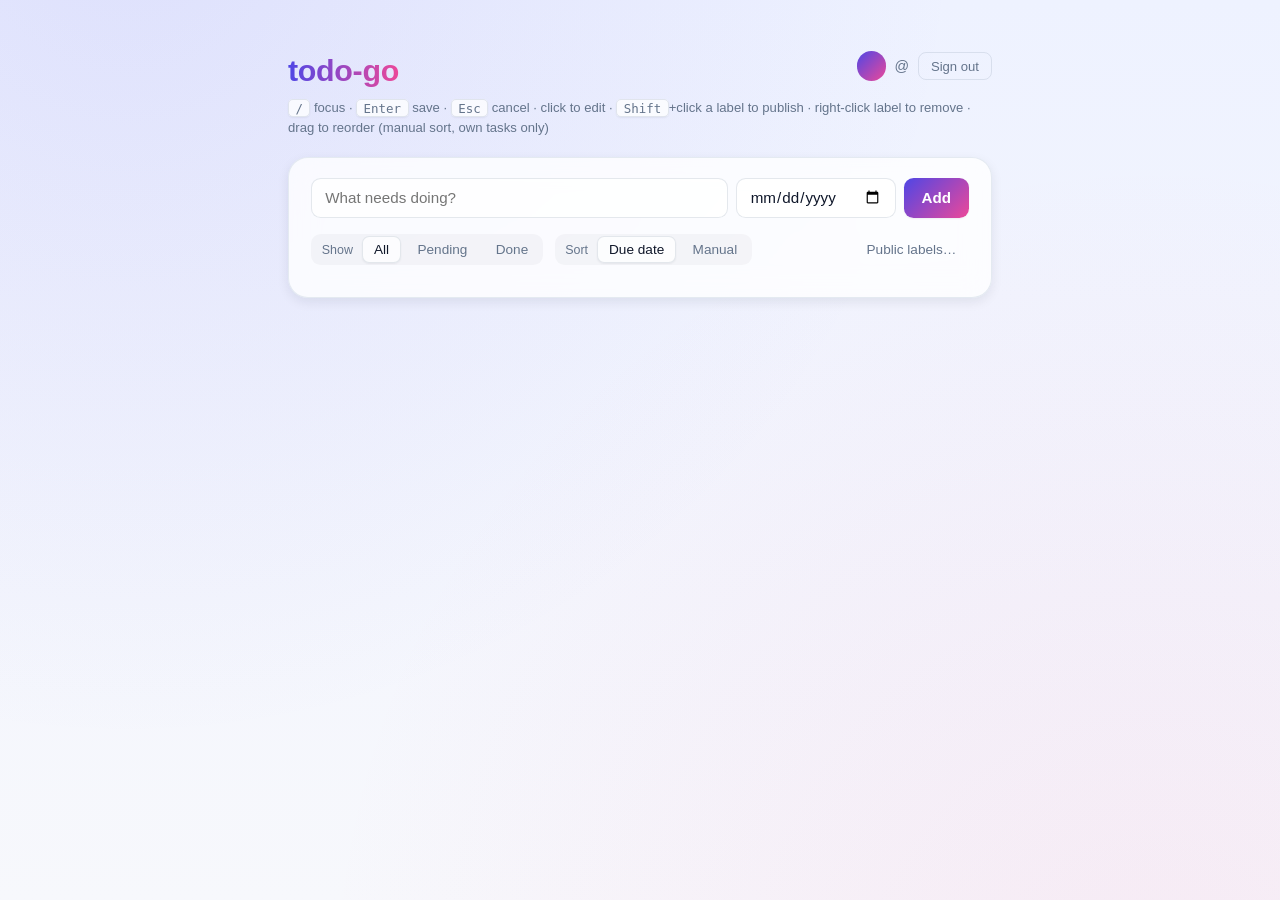
==== internal/server/web/index.html @ bb531299 "Refactor: split into internal/ packages and strip comments New structure - main.go         entry poi" ====
<!DOCTYPE html>
<html lang="en">
<head>
  <meta charset="UTF-8" />
  <title>todo-go</title>
  <meta name="viewport" content="width=device-width, initial-scale=1" />
  <style>
    :root {
      color-scheme: light dark;
      --bg-start: #eef2ff;
      --bg-end:   #f7f8fc;
      --card:     rgba(255, 255, 255, 0.78);
      --card-border: rgba(226, 232, 240, 0.9);
      --text:     #0f172a;
      --muted:    #64748b;
      --accent:   #4f46e5;
      --accent-2: #ec4899;
      --accent-soft: rgba(79, 70, 229, 0.10);
      --border:   rgba(148, 163, 184, 0.25);
      --danger:   #ef4444;
      --success:  #10b981;
      --warn:     #f59e0b;
      --drop:     rgba(79, 70, 229, 0.12);
      --overdue-bg: rgba(239, 68, 68, 0.08);
      --overdue-border: rgba(239, 68, 68, 0.35);
      --label-bg:     rgba(79, 70, 229, 0.10);
      --label-border: rgba(79, 70, 229, 0.35);
      --label-public-bg:     rgba(16, 185, 129, 0.12);
      --label-public-border: rgba(16, 185, 129, 0.45);
      --shared-bg: rgba(236, 72, 153, 0.05);
      --shared-border: rgba(236, 72, 153, 0.20);
      --shadow-sm: 0 1px 2px rgba(15, 23, 42, 0.06);
      --shadow-md: 0 4px 12px rgba(15, 23, 42, 0.08);
      --shadow-lg: 0 12px 32px rgba(15, 23, 42, 0.12);
    }
    @media (prefers-color-scheme: dark) {
      :root {
        --bg-start: #0b1224;
        --bg-end:   #0f172a;
        --card:     rgba(17, 24, 39, 0.78);
        --card-border: rgba(30, 41, 59, 0.9);
        --text:     #f1f5f9;
        --muted:    #94a3b8;
        --accent:   #818cf8;
        --accent-2: #f472b6;
        --accent-soft: rgba(129, 140, 248, 0.14);
        --border:   rgba(148, 163, 184, 0.20);
        --overdue-bg: rgba(239, 68, 68, 0.14);
        --label-bg:     rgba(129, 140, 248, 0.15);
        --label-border: rgba(129, 140, 248, 0.45);
        --label-public-bg:     rgba(52, 211, 153, 0.12);
        --label-public-border: rgba(52, 211, 153, 0.5);
        --shared-bg: rgba(244, 114, 182, 0.06);
        --shared-border: rgba(244, 114, 182, 0.25);
      }
    }

    * { box-sizing: border-box; }
    html, body { margin: 0; padding: 0; }
    body {
      font-family: "Inter", -apple-system, BlinkMacSystemFont, "Segoe UI", Roboto, sans-serif;
      background:
        radial-gradient(circle at 10% -10%, var(--accent-soft), transparent 55%),
        radial-gradient(circle at 90% 110%, rgba(236, 72, 153, 0.08), transparent 55%),
        linear-gradient(180deg, var(--bg-start), var(--bg-end));
      background-attachment: fixed;
      color: var(--text);
      min-height: 100vh;
      display: flex;
      align-items: flex-start;
      justify-content: center;
      padding: 3rem 1rem;
      line-height: 1.45;
      -webkit-font-smoothing: antialiased;
    }
    .app { width: 100%; max-width: 44rem; }

    .app-header {
      display: flex;
      align-items: baseline;
      justify-content: space-between;
      gap: 1rem;
      margin-bottom: 0.4rem;
      flex-wrap: wrap;
    }
    h1 {
      margin: 0;
      font-size: 1.9rem;
      letter-spacing: -0.01em;
      font-weight: 700;
      background: linear-gradient(90deg, var(--accent), var(--accent-2));
      -webkit-background-clip: text;
      background-clip: text;
      color: transparent;
    }
    .user-box { display: flex; align-items: center; gap: 0.5rem; }
    .avatar {
      width: 1.85rem;
      height: 1.85rem;
      border-radius: 50%;
      background: linear-gradient(135deg, var(--accent), var(--accent-2));
      color: white;
      display: inline-flex;
      align-items: center;
      justify-content: center;
      font-size: 0.8rem;
      font-weight: 700;
      text-transform: uppercase;
    }
    .user-name { color: var(--muted); font-size: 0.9rem; font-weight: 500; }
    .user-name::before { content: "@"; color: var(--muted); margin-right: 0.05rem; }
    .logout {
      padding: 0.35rem 0.75rem;
      font-size: 0.82rem;
      background: transparent;
      color: var(--muted);
      border: 1px solid var(--border);
      border-radius: 0.5rem;
      cursor: pointer;
      transition: all 150ms ease;
    }
    .logout:hover { color: var(--text); border-color: var(--muted); background: var(--accent-soft); }

    .hint { color: var(--muted); font-size: 0.82rem; margin: 0 0 1.25rem; }
    kbd {
      background: var(--card);
      border: 1px solid var(--border);
      border-radius: 0.3rem;
      padding: 0.05rem 0.4rem;
      font-family: ui-monospace, SFMono-Regular, Menlo, monospace;
      font-size: 0.78rem;
      box-shadow: var(--shadow-sm);
    }

    .card {
      background: var(--card);
      backdrop-filter: blur(14px);
      -webkit-backdrop-filter: blur(14px);
      border: 1px solid var(--card-border);
      border-radius: 1.25rem;
      padding: 1.25rem 1.4rem;
      box-shadow: var(--shadow-md);
    }

    form#add-form { display: flex; gap: 0.5rem; margin-bottom: 1rem; flex-wrap: wrap; }
    form#add-form > input[type="text"] { flex: 1 1 14rem; }
    form#add-form > input[type="date"] { flex: 0 0 10rem; }

    .toolbar {
      display: flex;
      gap: 0.75rem;
      margin-bottom: 0.75rem;
      font-size: 0.9rem;
      flex-wrap: wrap;
      align-items: center;
    }
    .toolbar .group { display: flex; gap: 0.25rem; align-items: center; padding: 0.15rem; border-radius: 0.6rem; background: rgba(15, 23, 42, 0.03); }
    .toolbar .group[hidden] { display: none; }
    .toolbar .group-label { color: var(--muted); font-size: 0.78rem; padding: 0 0.3rem 0 0.5rem; font-weight: 500; }
    .toolbar button {
      background: transparent;
      color: var(--muted);
      padding: 0.3rem 0.7rem;
      border: 1px solid transparent;
      border-radius: 0.45rem;
      cursor: pointer;
      font-size: 0.85rem;
      transition: all 150ms ease;
    }
    .toolbar button:hover { color: var(--text); background: rgba(15, 23, 42, 0.04); }
    .toolbar button.active {
      color: var(--text);
      background: var(--card);
      border-color: var(--border);
      box-shadow: var(--shadow-sm);
    }
    .label-filter {
      background: var(--accent-soft) !important;
    }
    .label-filter #label-filter-name { color: var(--accent); font-weight: 600; padding: 0 0.3rem; font-size: 0.85rem; }
    .label-filter button {
      padding: 0.2rem 0.45rem;
      font-size: 0.85rem;
      color: var(--muted);
    }

    input[type="text"],
    input[type="date"] {
      padding: 0.6rem 0.8rem;
      border: 1px solid var(--border);
      border-radius: 0.6rem;
      background: var(--card);
      color: var(--text);
      font-size: 0.95rem;
      font-family: inherit;
      transition: border-color 120ms ease, box-shadow 120ms ease;
    }
    input[type="text"]:focus,
    input[type="date"]:focus {
      outline: none;
      border-color: var(--accent);
      box-shadow: 0 0 0 3px var(--accent-soft);
    }
    button.primary {
      padding: 0.6rem 1.1rem;
      border: 0;
      border-radius: 0.6rem;
      background: linear-gradient(135deg, var(--accent), var(--accent-2));
      color: white;
      font-size: 0.95rem;
      font-weight: 600;
      cursor: pointer;
      box-shadow: var(--shadow-sm);
      transition: transform 100ms ease, box-shadow 120ms ease, filter 120ms ease;
    }
    button.primary:hover { filter: brightness(1.05); box-shadow: var(--shadow-md); transform: translateY(-1px); }
    button.primary:active { transform: translateY(0); }

    ul { list-style: none; padding: 0; margin: 0; display: flex; flex-direction: column; gap: 0.4rem; }
    li {
      display: flex;
      align-items: center;
      gap: 0.55rem;
      padding: 0.6rem 0.85rem;
      background: var(--card);
      border: 1px solid var(--border);
      border-radius: 0.8rem;
      transition: box-shadow 120ms ease, transform 80ms ease, background 150ms ease;
      flex-wrap: wrap;
    }
    li:hover { box-shadow: var(--shadow-sm); }
    li.draggable { cursor: grab; }
    li.draggable:active { cursor: grabbing; }
    li.dragging { opacity: 0.35; }
    li.drop-target { background: var(--drop); border-color: var(--accent); }
    li.overdue { background: var(--overdue-bg); border-color: var(--overdue-border); }
    li.shared { background: var(--shared-bg); border-color: var(--shared-border); border-style: dashed; }

    li input[type="checkbox"] {
      width: 1.1rem;
      height: 1.1rem;
      cursor: pointer;
      accent-color: var(--accent);
    }
    li input[type="checkbox"]:disabled { cursor: not-allowed; opacity: 0.5; }

    li .title { flex: 1 1 auto; min-width: 0; padding: 0.2rem 0; cursor: text; font-weight: 500; }
    li.done .title { text-decoration: line-through; color: var(--muted); font-weight: 400; }
    li.shared .title { cursor: default; }
    li .edit {
      flex: 1;
      padding: 0.3rem 0.5rem;
      border: 1px solid var(--accent);
      border-radius: 0.4rem;
      background: var(--card);
      color: var(--text);
      font-size: 0.95rem;
    }

    .owner-pill {
      font-size: 0.7rem;
      padding: 0.12rem 0.45rem 0.12rem 0.22rem;
      border-radius: 999px;
      background: rgba(236, 72, 153, 0.12);
      color: var(--accent-2);
      font-weight: 600;
      display: inline-flex;
      align-items: center;
      gap: 0.3rem;
      white-space: nowrap;
    }
    .owner-pill .avatar { width: 1.1rem; height: 1.1rem; font-size: 0.6rem; }

    .labels {
      display: inline-flex;
      gap: 0.3rem;
      flex-wrap: wrap;
      align-items: center;
    }
    .label {
      font-size: 0.72rem;
      padding: 0.15rem 0.55rem;
      border-radius: 999px;
      background: var(--label-bg);
      border: 1px solid var(--label-border);
      color: var(--accent);
      cursor: pointer;
      white-space: nowrap;
      font-weight: 500;
      display: inline-flex;
      align-items: center;
      gap: 0.25rem;
      transition: filter 120ms ease;
    }
    .label.public {
      background: var(--label-public-bg);
      border-color: var(--label-public-border);
      color: var(--success);
    }
    .label:hover { filter: brightness(1.05); }
    .label-add {
      font-size: 0.72rem;
      padding: 0.1rem 0.55rem;
      border-radius: 999px;
      background: transparent;
      border: 1px dashed var(--border);
      color: var(--muted);
      cursor: pointer;
      transition: all 120ms ease;
    }
    .label-add:hover { color: var(--accent); border-color: var(--accent); }
    .label-input {
      font-size: 0.75rem;
      padding: 0.15rem 0.55rem;
      border-radius: 999px;
      border: 1px solid var(--accent);
      background: var(--card);
      color: var(--text);
      width: 8rem;
    }

    .due {
      font-size: 0.78rem;
      padding: 0.18rem 0.55rem;
      border: 1px solid var(--border);
      border-radius: 999px;
      color: var(--muted);
      cursor: pointer;
      white-space: nowrap;
      transition: color 120ms ease, border-color 120ms ease;
    }
    .due:hover { color: var(--text); border-color: var(--muted); }
    .due.overdue { color: var(--danger); border-color: var(--overdue-border); font-weight: 600; background: rgba(239, 68, 68, 0.06); }
    .due.empty { color: var(--muted); font-style: italic; opacity: 0.65; border-style: dashed; }
    .due.empty:hover { opacity: 1; }
    .due-edit { font-size: 0.78rem; padding: 0.18rem 0.4rem; }

    .icon-btn {
      background: transparent;
      border: 0;
      color: var(--muted);
      padding: 0.3rem;
      border-radius: 0.4rem;
      cursor: pointer;
      display: inline-flex;
      align-items: center;
      justify-content: center;
      transition: color 120ms ease, background 120ms ease;
    }
    .icon-btn:hover { color: var(--danger); background: rgba(239, 68, 68, 0.08); }
    .icon-btn svg { width: 1rem; height: 1rem; }

    .empty {
      color: var(--muted);
      text-align: center;
      padding: 1.5rem 0;
      font-size: 0.9rem;
    }

    @keyframes fade-in {
      from { opacity: 0; transform: translateY(4px); }
      to   { opacity: 1; transform: translateY(0); }
    }
    li { animation: fade-in 180ms ease; }

    /* Manage public labels button */
    .manage-public {
      margin-left: auto;
      font-size: 0.82rem;
      color: var(--muted);
      background: transparent;
      border: 1px solid var(--border);
      padding: 0.3rem 0.7rem;
      border-radius: 0.5rem;
      cursor: pointer;
      transition: all 120ms ease;
    }
    .manage-public:hover { color: var(--accent); border-color: var(--accent); }

    .dialog-backdrop {
      position: fixed;
      inset: 0;
      background: rgba(15, 23, 42, 0.5);
      display: flex;
      align-items: center;
      justify-content: center;
      padding: 1rem;
      z-index: 10;
      backdrop-filter: blur(3px);
    }
    .dialog-backdrop[hidden] { display: none; }
    .dialog {
      background: var(--card);
      backdrop-filter: blur(20px);
      border: 1px solid var(--card-border);
      border-radius: 1rem;
      box-shadow: var(--shadow-lg);
      padding: 1.4rem;
      max-width: 24rem;
      width: 100%;
    }
    .dialog h2 { margin: 0 0 0.75rem; font-size: 1.05rem; }
    .dialog .labels-list { display: flex; flex-direction: column; gap: 0.4rem; margin-bottom: 0.9rem; }
    .dialog .labels-list .row {
      display: flex;
      align-items: center;
      gap: 0.75rem;
      font-size: 0.9rem;
      padding: 0.4rem 0.5rem;
      border: 1px solid var(--border);
      border-radius: 0.55rem;
    }
    .dialog .labels-list .row label { flex: 1; cursor: pointer; }
    .dialog .labels-list .row input[type="checkbox"] { accent-color: var(--success); }
    .dialog .dialog-actions { display: flex; justify-content: flex-end; gap: 0.5rem; }
    .dialog button.secondary {
      background: transparent;
      color: var(--muted);
      border: 1px solid var(--border);
      padding: 0.5rem 0.9rem;
      border-radius: 0.55rem;
      cursor: pointer;
      font-size: 0.9rem;
    }
    .dialog button.secondary:hover { color: var(--text); }
  </style>
</head>
<body>
  <div class="app">
    <div class="app-header">
      <h1>todo-go</h1>
      <div class="user-box">
        <span id="user-avatar" class="avatar"></span>
        <span id="user-name" class="user-name"></span>
        <button id="logout" class="logout" type="button">Sign out</button>
      </div>
    </div>
    <p class="hint">
      <kbd>/</kbd> focus · <kbd>Enter</kbd> save · <kbd>Esc</kbd> cancel · click to edit · <kbd>Shift</kbd>+click a label to publish · right-click label to remove · drag to reorder (manual sort, own tasks only)
    </p>
    <div class="card">
      <form id="add-form">
        <input id="title" type="text" placeholder="What needs doing?" autocomplete="off" required />
        <input id="due" type="date" title="Optional due date" />
        <button type="submit" class="primary">Add</button>
      </form>

      <div class="toolbar">
        <div class="group">
          <span class="group-label">Show</span>
          <button data-filter="all" class="active">All</button>
          <button data-filter="pending">Pending</button>
          <button data-filter="done">Done</button>
        </div>
        <div class="group">
          <span class="group-label">Sort</span>
          <button data-sort="due" class="active">Due date</button>
          <button data-sort="manual">Manual</button>
        </div>
        <div class="group label-filter" id="label-filter" hidden>
          <span class="group-label">Label</span>
          <span id="label-filter-name"></span>
          <button id="label-filter-clear" type="button" title="Clear label filter">×</button>
        </div>
        <button id="manage-public" type="button" class="manage-public" title="Manage which of your labels are public">Public labels…</button>
      </div>

      <ul id="list"></ul>
      <div id="empty" class="empty" hidden>No tasks yet. Add one above.</div>
    </div>
  </div>

  <!-- Public labels dialog -->
  <div id="public-dialog" class="dialog-backdrop" hidden>
    <div class="dialog">
      <h2>Public labels</h2>
      <p class="hint" style="margin: 0 0 0.75rem;">
        Tasks tagged with a public label are visible (read-only) to other users.
      </p>
      <div id="public-labels-list" class="labels-list"></div>
      <div id="public-labels-empty" class="empty" hidden>You have no labels yet.</div>
      <div class="dialog-actions">
        <button type="button" class="secondary" id="public-dialog-close">Done</button>
      </div>
    </div>
  </div>

  <script>
    const listEl = document.getElementById("list");
    const emptyEl = document.getElementById("empty");
    const form = document.getElementById("add-form");
    const titleInput = document.getElementById("title");
    const dueInput = document.getElementById("due");
    const toolbarEl = document.querySelector(".toolbar");
    const labelFilterEl = document.getElementById("label-filter");
    const labelFilterNameEl = document.getElementById("label-filter-name");
    const labelFilterClearEl = document.getElementById("label-filter-clear");
    const userNameEl = document.getElementById("user-name");
    const userAvatarEl = document.getElementById("user-avatar");
    const managePublicBtn = document.getElementById("manage-public");
    const publicDialog = document.getElementById("public-dialog");
    const publicLabelsList = document.getElementById("public-labels-list");
    const publicLabelsEmpty = document.getElementById("public-labels-empty");

    let currentUser = "";
    let currentFilter = "all";
    let currentSort = "due";
    let currentLabel = "";
    let currentTasks = [];
    let publicSet = new Set();
    let dragSrcID = null;

    const todayISO = () => new Date().toISOString().slice(0, 10);

    function avatarText(name) { return (name || "?").trim().charAt(0); }

    function iconTrash() {
      return `<svg viewBox="0 0 24 24" fill="none" stroke="currentColor" stroke-width="2" stroke-linecap="round" stroke-linejoin="round"><path d="M3 6h18"></path><path d="M8 6V4a2 2 0 0 1 2-2h4a2 2 0 0 1 2 2v2"></path><path d="M19 6l-1 14a2 2 0 0 1-2 2H8a2 2 0 0 1-2-2L5 6"></path><line x1="10" y1="11" x2="10" y2="17"></line><line x1="14" y1="11" x2="14" y2="17"></line></svg>`;
    }
    function iconGlobe() {
      return `<svg style="width:0.75rem;height:0.75rem" viewBox="0 0 24 24" fill="none" stroke="currentColor" stroke-width="2" stroke-linecap="round" stroke-linejoin="round"><circle cx="12" cy="12" r="10"/><line x1="2" y1="12" x2="22" y2="12"/><path d="M12 2a15.3 15.3 0 0 1 0 20 15.3 15.3 0 0 1 0-20z"/></svg>`;
    }

    async function bootstrapUser() {
      const res = await fetch("/api/me");
      if (res.status === 401) { window.location.href = "/login"; return null; }
      const data = await res.json();
      currentUser = data.username || "";
      userNameEl.textContent = currentUser;
      userAvatarEl.textContent = avatarText(currentUser);
      return currentUser;
    }

    async function loadPublicSet() {
      const res = await fetch("/api/public-labels");
      if (!res.ok) { publicSet = new Set(); return; }
      const labels = await res.json();
      publicSet = new Set(labels || []);
    }

    document.getElementById("logout").addEventListener("click", async () => {
      await fetch("/api/logout", { method: "POST" });
      window.location.href = "/login";
    });

    function updateLabelFilterUI() {
      if (currentLabel) {
        labelFilterEl.hidden = false;
        labelFilterNameEl.textContent = "#" + currentLabel;
      } else {
        labelFilterEl.hidden = true;
      }
    }

    async function refresh() {
      const params = new URLSearchParams();
      if (currentFilter !== "all") params.set("status", currentFilter);
      params.set("sort", currentSort);
      if (currentLabel) params.set("label", currentLabel);
      const res = await fetch("/api/tasks?" + params.toString());
      currentTasks = (await res.json()) || [];
      render();
    }

    function render() {
      listEl.innerHTML = "";
      emptyEl.hidden = currentTasks.length > 0;
      for (const t of currentTasks) {
        listEl.appendChild(renderItem(t));
      }
    }

    function renderItem(t) {
      const mine = t.owner === currentUser;
      const li = document.createElement("li");
      li.dataset.id = t.id;
      li.dataset.owner = t.owner;
      if (t.done) li.classList.add("done");
      if (!mine) li.classList.add("shared");

      const draggable = mine && currentFilter === "all" && currentSort === "manual" && !currentLabel;
      if (draggable) { li.classList.add("draggable"); li.draggable = true; }

      const overdue = !t.done && t.due_date && t.due_date < todayISO();
      if (overdue) li.classList.add("overdue");

      const cb = document.createElement("input");
      cb.type = "checkbox";
      cb.checked = t.done;
      cb.disabled = !mine;
      if (mine) cb.addEventListener("change", () => toggleDone(t.id, cb.checked));

      const title = document.createElement("span");
      title.className = "title";
      title.textContent = t.title;
      if (mine) title.addEventListener("click", () => startTitleEdit(li, t));

      const labels = document.createElement("span");
      labels.className = "labels";
      (t.labels || []).forEach((l) => {
        const isPublic = mine ? publicSet.has(l) : true; // shared tasks' labels are public by definition
        const pill = document.createElement("span");
        pill.className = "label" + (isPublic ? " public" : "");
        if (isPublic) { pill.innerHTML = iconGlobe(); }
        pill.appendChild(document.createTextNode("#" + l));
        pill.title = mine
          ? "Click to filter · Shift+click to toggle public · Right-click to remove"
          : "Shared public label";
        pill.addEventListener("click", (e) => {
          if (e.shiftKey && mine) { togglePublic(l); return; }
          currentLabel = l;
          updateLabelFilterUI();
          refresh();
        });
        if (mine) {
          pill.addEventListener("contextmenu", (e) => {
            e.preventDefault();
            removeLabel(t.id, l);
          });
        }
        labels.appendChild(pill);
      });
      if (mine) {
        const addLabelBtn = document.createElement("button");
        addLabelBtn.type = "button";
        addLabelBtn.className = "label-add";
        addLabelBtn.textContent = "+ label";
        addLabelBtn.addEventListener("click", () => startAddLabel(addLabelBtn, t));
        labels.appendChild(addLabelBtn);
      }

      const due = document.createElement("span");
      due.className = "due" + (overdue ? " overdue" : "") + (t.due_date ? "" : " empty");
      due.textContent = t.due_date ? (overdue ? `⚠ ${t.due_date}` : t.due_date) : "+ due";
      if (mine) {
        due.addEventListener("click", () => startDueEdit(li, t));
        due.addEventListener("contextmenu", (e) => {
          if (!t.due_date) return;
          e.preventDefault();
          setDue(t.id, "");
        });
      } else {
        due.style.cursor = "default";
      }

      const right = document.createElement("span");
      right.style.marginLeft = "auto";
      right.style.display = "flex";
      right.style.alignItems = "center";
      right.style.gap = "0.4rem";

      if (!mine) {
        const owner = document.createElement("span");
        owner.className = "owner-pill";
        const av = document.createElement("span");
        av.className = "avatar";
        av.textContent = avatarText(t.owner);
        owner.append(av, document.createTextNode("@" + t.owner));
        right.appendChild(owner);
      } else {
        const del = document.createElement("button");
        del.className = "icon-btn";
        del.type = "button";
        del.title = "Delete";
        del.innerHTML = iconTrash();
        del.addEventListener("click", () => remove(t.id));
        right.appendChild(del);
      }

      li.append(cb, title, labels, due, right);

      if (draggable) {
        li.addEventListener("dragstart", (e) => {
          dragSrcID = t.id;
          li.classList.add("dragging");
          e.dataTransfer.effectAllowed = "move";
        });
        li.addEventListener("dragend", () => {
          dragSrcID = null;
          li.classList.remove("dragging");
          document.querySelectorAll("li.drop-target").forEach((el) => el.classList.remove("drop-target"));
        });
        li.addEventListener("dragover", (e) => {
          if (dragSrcID === null || dragSrcID === t.id) return;
          e.preventDefault();
          li.classList.add("drop-target");
        });
        li.addEventListener("dragleave", () => li.classList.remove("drop-target"));
        li.addEventListener("drop", (e) => {
          e.preventDefault();
          li.classList.remove("drop-target");
          if (dragSrcID === null || dragSrcID === t.id) return;
          moveTask(dragSrcID, t.id);
        });
      }

      return li;
    }

    function startAddLabel(btn, t) {
      const input = document.createElement("input");
      input.type = "text";
      input.className = "label-input";
      input.placeholder = "label";
      input.maxLength = 32;
      btn.replaceWith(input);
      input.focus();
      let settled = false;
      const commit = async (save) => {
        if (settled) return;
        settled = true;
        if (save) {
          const val = input.value.trim();
          if (val) {
            const next = Array.from(new Set([...(t.labels || []), val.toLowerCase()]));
            await fetch(`/api/tasks/${t.id}`, {
              method: "PATCH",
              headers: { "Content-Type": "application/json" },
              body: JSON.stringify({ labels: next }),
            });
          }
        }
        refresh();
      };
      input.addEventListener("keydown", (e) => {
        if (e.key === "Enter") { e.preventDefault(); commit(true); }
        else if (e.key === "Escape") { e.preventDefault(); commit(false); }
      });
      input.addEventListener("blur", () => commit(true));
    }

    async function togglePublic(label) {
      const next = new Set(publicSet);
      if (next.has(label)) next.delete(label);
      else next.add(label);
      await fetch("/api/public-labels", {
        method: "PUT",
        headers: { "Content-Type": "application/json" },
        body: JSON.stringify({ labels: Array.from(next) }),
      });
      publicSet = next;
      refresh();
    }

    async function removeLabel(id, label) {
      const task = currentTasks.find((t) => t.id === id && t.owner === currentUser);
      if (!task) return;
      const next = (task.labels || []).filter((l) => l !== label);
      await fetch(`/api/tasks/${id}`, {
        method: "PATCH",
        headers: { "Content-Type": "application/json" },
        body: JSON.stringify({ labels: next }),
      });
      refresh();
    }

    function startTitleEdit(li, t) {
      if (li.querySelector(".edit")) return;
      const input = document.createElement("input");
      input.type = "text";
      input.className = "edit";
      input.value = t.title;
      const titleEl = li.querySelector(".title");
      titleEl.replaceWith(input);
      input.focus();
      input.select();
      let settled = false;
      const commit = async (save) => {
        if (settled) return;
        settled = true;
        if (save) {
          const newTitle = input.value.trim();
          if (newTitle && newTitle !== t.title) {
            await fetch(`/api/tasks/${t.id}`, {
              method: "PATCH",
              headers: { "Content-Type": "application/json" },
              body: JSON.stringify({ title: newTitle }),
            });
          }
        }
        refresh();
      };
      input.addEventListener("keydown", (e) => {
        if (e.key === "Enter") { e.preventDefault(); commit(true); }
        else if (e.key === "Escape") { e.preventDefault(); commit(false); }
      });
      input.addEventListener("blur", () => commit(true));
    }

    function startDueEdit(li, t) {
      if (li.querySelector(".due-edit")) return;
      const input = document.createElement("input");
      input.type = "date";
      input.className = "due due-edit";
      input.value = t.due_date || "";
      const dueEl = li.querySelector(".due");
      dueEl.replaceWith(input);
      input.focus();
      if (typeof input.showPicker === "function") input.showPicker();
      let settled = false;
      const commit = async (save) => {
        if (settled) return;
        settled = true;
        if (save) {
          const next = input.value || "";
          if (next !== (t.due_date || "")) { await setDue(t.id, next); return; }
        }
        refresh();
      };
      input.addEventListener("change", () => commit(true));
      input.addEventListener("keydown", (e) => {
        if (e.key === "Escape") { e.preventDefault(); commit(false); }
        if (e.key === "Enter") { e.preventDefault(); commit(true); }
      });
      input.addEventListener("blur", () => commit(true));
    }

    async function setDue(id, date) {
      await fetch(`/api/tasks/${id}`, {
        method: "PATCH",
        headers: { "Content-Type": "application/json" },
        body: JSON.stringify({ due_date: date }),
      });
      refresh();
    }

    async function toggleDone(id, done) {
      await fetch(`/api/tasks/${id}`, {
        method: "PATCH",
        headers: { "Content-Type": "application/json" },
        body: JSON.stringify({ done }),
      });
      refresh();
    }

    async function remove(id) {
      await fetch(`/api/tasks/${id}`, { method: "DELETE" });
      refresh();
    }

    async function moveTask(srcID, targetID) {
      const myIDs = currentTasks.filter((t) => t.owner === currentUser).map((t) => t.id);
      const from = myIDs.indexOf(srcID);
      const to = myIDs.indexOf(targetID);
      if (from < 0 || to < 0) return;
      myIDs.splice(from, 1);
      myIDs.splice(to, 0, srcID);
      await fetch("/api/reorder", {
        method: "POST",
        headers: { "Content-Type": "application/json" },
        body: JSON.stringify({ ids: myIDs }),
      });
      refresh();
    }

    toolbarEl.addEventListener("click", (e) => {
      const btn = e.target.closest("button[data-filter], button[data-sort]");
      if (!btn) return;
      const group = btn.parentElement;
      group.querySelectorAll("button").forEach((b) => b.classList.toggle("active", b === btn));
      if (btn.dataset.filter) currentFilter = btn.dataset.filter;
      if (btn.dataset.sort) currentSort = btn.dataset.sort;
      refresh();
    });

    labelFilterClearEl.addEventListener("click", () => {
      currentLabel = "";
      updateLabelFilterUI();
      refresh();
    });

    form.addEventListener("submit", async (e) => {
      e.preventDefault();
      const title = titleInput.value.trim();
      if (!title) return;
      const body = { title };
      if (dueInput.value) body.due_date = dueInput.value;
      if (currentLabel) body.labels = [currentLabel];
      await fetch("/api/tasks", {
        method: "POST",
        headers: { "Content-Type": "application/json" },
        body: JSON.stringify(body),
      });
      titleInput.value = "";
      dueInput.value = "";
      refresh();
    });

    document.addEventListener("keydown", (e) => {
      const tag = document.activeElement?.tagName;
      const typing = tag === "INPUT" || tag === "TEXTAREA";
      if (e.key === "/" && !typing) { e.preventDefault(); titleInput.focus(); }
      if (e.key === "Escape" && document.activeElement === titleInput) titleInput.blur();
    });

    // Public labels management dialog
    managePublicBtn.addEventListener("click", async () => {
      await loadPublicSet();
      // collect this user's own labels
      const myLabels = new Set();
      for (const t of currentTasks) {
        if (t.owner !== currentUser) continue;
        (t.labels || []).forEach((l) => myLabels.add(l));
      }
      publicLabelsList.innerHTML = "";
      const labelsArray = Array.from(myLabels).sort();
      publicLabelsEmpty.hidden = labelsArray.length > 0;
      labelsArray.forEach((l) => {
        const row = document.createElement("div");
        row.className = "row";
        const cb = document.createElement("input");
        cb.type = "checkbox";
        cb.id = "pub-" + l;
        cb.checked = publicSet.has(l);
        cb.addEventListener("change", () => togglePublic(l));
        const label = document.createElement("label");
        label.setAttribute("for", cb.id);
        label.textContent = "#" + l;
        row.append(cb, label);
        publicLabelsList.appendChild(row);
      });
      publicDialog.hidden = false;
    });

    document.getElementById("public-dialog-close").addEventListener("click", () => {
      publicDialog.hidden = true;
    });
    publicDialog.addEventListener("click", (e) => {
      if (e.target === publicDialog) publicDialog.hidden = true;
    });

    (async () => {
      const user = await bootstrapUser();
      if (!user) return;
      await loadPublicSet();
      refresh();
    })();
  </script>
</body>
</html>
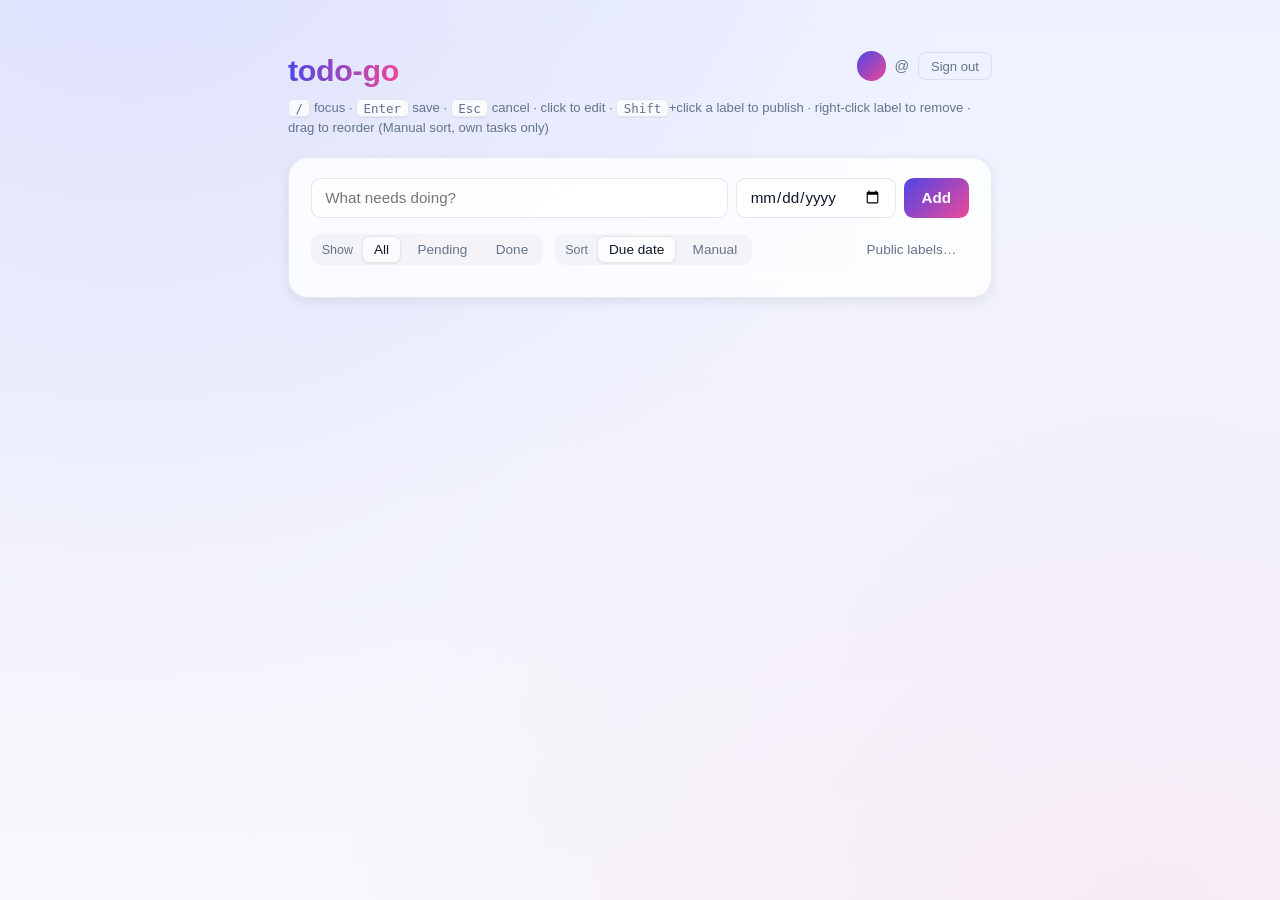
==== commit eec87f4b: "Apply /simplify review: fewer duplications, tighter Store, snappier UI Store - Private fields + cust" ====
--- a/internal/server/web/index.html
+++ b/internal/server/web/index.html
@@ -174,15 +174,9 @@
       border-color: var(--border);
       box-shadow: var(--shadow-sm);
     }
-    .label-filter {
-      background: var(--accent-soft) !important;
-    }
+    .label-filter { background: var(--accent-soft) !important; }
     .label-filter #label-filter-name { color: var(--accent); font-weight: 600; padding: 0 0.3rem; font-size: 0.85rem; }
-    .label-filter button {
-      padding: 0.2rem 0.45rem;
-      font-size: 0.85rem;
-      color: var(--muted);
-    }
+    .label-filter button { padding: 0.2rem 0.45rem; font-size: 0.85rem; color: var(--muted); }
 
     input[type="text"],
     input[type="date"] {
@@ -258,6 +252,7 @@
     }
 
     .owner-pill {
+      margin-left: auto;
       font-size: 0.7rem;
       padding: 0.12rem 0.45rem 0.12rem 0.22rem;
       border-radius: 999px;
@@ -336,6 +331,7 @@
     .due-edit { font-size: 0.78rem; padding: 0.18rem 0.4rem; }
 
     .icon-btn {
+      margin-left: auto;
       background: transparent;
       border: 0;
       color: var(--muted);
@@ -363,7 +359,6 @@
     }
     li { animation: fade-in 180ms ease; }
 
-    /* Manage public labels button */
     .manage-public {
       margin-left: auto;
       font-size: 0.82rem;
@@ -436,7 +431,7 @@
       </div>
     </div>
     <p class="hint">
-      <kbd>/</kbd> focus · <kbd>Enter</kbd> save · <kbd>Esc</kbd> cancel · click to edit · <kbd>Shift</kbd>+click a label to publish · right-click label to remove · drag to reorder (manual sort, own tasks only)
+      <kbd>/</kbd> focus · <kbd>Enter</kbd> save · <kbd>Esc</kbd> cancel · click to edit · <kbd>Shift</kbd>+click a label to publish · right-click label to remove · drag to reorder (Manual sort, own tasks only)
     </p>
     <div class="card">
       <form id="add-form">
@@ -470,7 +465,6 @@
     </div>
   </div>
 
-  <!-- Public labels dialog -->
   <div id="public-dialog" class="dialog-backdrop" hidden>
     <div class="dialog">
       <h2>Public labels</h2>
@@ -511,14 +505,63 @@
     let dragSrcID = null;
 
     const todayISO = () => new Date().toISOString().slice(0, 10);
-
-    function avatarText(name) { return (name || "?").trim().charAt(0); }
+    const avatarText = (name) => (name || "?").trim().charAt(0);
+    const keyOf = (t) => `${t.owner}:${t.id}`;
+
+    async function api(method, path, body) {
+      const init = { method };
+      if (body !== undefined) {
+        init.headers = { "Content-Type": "application/json" };
+        init.body = JSON.stringify(body);
+      }
+      const res = await fetch(path, init);
+      if (!res.ok) return { ok: false, status: res.status };
+      if (res.status === 204) return { ok: true, data: null };
+      const ct = res.headers.get("content-type") || "";
+      return { ok: true, data: ct.includes("application/json") ? await res.json() : null };
+    }
 
     function iconTrash() {
       return `<svg viewBox="0 0 24 24" fill="none" stroke="currentColor" stroke-width="2" stroke-linecap="round" stroke-linejoin="round"><path d="M3 6h18"></path><path d="M8 6V4a2 2 0 0 1 2-2h4a2 2 0 0 1 2 2v2"></path><path d="M19 6l-1 14a2 2 0 0 1-2 2H8a2 2 0 0 1-2-2L5 6"></path><line x1="10" y1="11" x2="10" y2="17"></line><line x1="14" y1="11" x2="14" y2="17"></line></svg>`;
     }
     function iconGlobe() {
       return `<svg style="width:0.75rem;height:0.75rem" viewBox="0 0 24 24" fill="none" stroke="currentColor" stroke-width="2" stroke-linecap="round" stroke-linejoin="round"><circle cx="12" cy="12" r="10"/><line x1="2" y1="12" x2="22" y2="12"/><path d="M12 2a15.3 15.3 0 0 1 0 20 15.3 15.3 0 0 1 0-20z"/></svg>`;
+    }
+
+    function sortLocal(tasks) {
+      if (currentSort !== "due") return;
+      tasks.sort((a, b) => {
+        if (a.done !== b.done) return a.done ? 1 : -1;
+        const aHas = !!a.due_date, bHas = !!b.due_date;
+        if (aHas !== bHas) return aHas ? -1 : 1;
+        if (aHas && a.due_date !== b.due_date) return a.due_date < b.due_date ? -1 : 1;
+        if (a.owner !== b.owner) return a.owner < b.owner ? -1 : 1;
+        return a.id - b.id;
+      });
+    }
+
+    function passesFilters(t) {
+      if (currentFilter === "pending" && t.done) return false;
+      if (currentFilter === "done" && !t.done) return false;
+      if (currentLabel && !(t.labels || []).includes(currentLabel)) return false;
+      return true;
+    }
+
+    function spliceUpdate(view) {
+      if (!passesFilters(view)) {
+        currentTasks = currentTasks.filter((t) => keyOf(t) !== keyOf(view));
+      } else {
+        const idx = currentTasks.findIndex((t) => keyOf(t) === keyOf(view));
+        if (idx >= 0) currentTasks[idx] = view;
+        else currentTasks.push(view);
+      }
+      sortLocal(currentTasks);
+      render();
+    }
+
+    function spliceRemove(owner, id) {
+      currentTasks = currentTasks.filter((t) => !(t.owner === owner && t.id === id));
+      render();
     }
 
     async function bootstrapUser() {
@@ -532,14 +575,12 @@
     }
 
     async function loadPublicSet() {
-      const res = await fetch("/api/public-labels");
-      if (!res.ok) { publicSet = new Set(); return; }
-      const labels = await res.json();
-      publicSet = new Set(labels || []);
+      const { ok, data } = await api("GET", "/api/public-labels");
+      publicSet = new Set(ok && Array.isArray(data) ? data : []);
     }
 
     document.getElementById("logout").addEventListener("click", async () => {
-      await fetch("/api/logout", { method: "POST" });
+      await api("POST", "/api/logout");
       window.location.href = "/login";
     });
 
@@ -557,8 +598,8 @@
       if (currentFilter !== "all") params.set("status", currentFilter);
       params.set("sort", currentSort);
       if (currentLabel) params.set("label", currentLabel);
-      const res = await fetch("/api/tasks?" + params.toString());
-      currentTasks = (await res.json()) || [];
+      const { ok, data } = await api("GET", "/api/tasks?" + params.toString());
+      currentTasks = ok && Array.isArray(data) ? data : [];
       render();
     }
 
@@ -568,6 +609,31 @@
       for (const t of currentTasks) {
         listEl.appendChild(renderItem(t));
       }
+    }
+
+    function inlineEdit(li, replaceSelector, buildInput, onCommit) {
+      if (li.querySelector(".js-inline-editing")) return null;
+      const old = li.querySelector(replaceSelector);
+      if (!old) return null;
+      const input = buildInput();
+      input.classList.add("js-inline-editing");
+      old.replaceWith(input);
+      input.focus();
+      if (input.select) input.select();
+
+      let settled = false;
+      const commit = async (save) => {
+        if (settled) return;
+        settled = true;
+        if (save) await onCommit(input.value);
+        else render();
+      };
+      input.addEventListener("keydown", (e) => {
+        if (e.key === "Enter") { e.preventDefault(); commit(true); }
+        else if (e.key === "Escape") { e.preventDefault(); commit(false); }
+      });
+      input.addEventListener("blur", () => commit(true));
+      return input;
     }
 
     function renderItem(t) {
@@ -588,20 +654,20 @@
       cb.type = "checkbox";
       cb.checked = t.done;
       cb.disabled = !mine;
-      if (mine) cb.addEventListener("change", () => toggleDone(t.id, cb.checked));
+      if (mine) cb.addEventListener("change", () => patchTask(t, { done: cb.checked }));
 
       const title = document.createElement("span");
       title.className = "title";
       title.textContent = t.title;
-      if (mine) title.addEventListener("click", () => startTitleEdit(li, t));
+      if (mine) title.addEventListener("click", () => editTitle(li, t));
 
       const labels = document.createElement("span");
       labels.className = "labels";
       (t.labels || []).forEach((l) => {
-        const isPublic = mine ? publicSet.has(l) : true; // shared tasks' labels are public by definition
+        const isPublic = mine ? publicSet.has(l) : true;
         const pill = document.createElement("span");
         pill.className = "label" + (isPublic ? " public" : "");
-        if (isPublic) { pill.innerHTML = iconGlobe(); }
+        if (isPublic) pill.innerHTML = iconGlobe();
         pill.appendChild(document.createTextNode("#" + l));
         pill.title = mine
           ? "Click to filter · Shift+click to toggle public · Right-click to remove"
@@ -615,7 +681,7 @@
         if (mine) {
           pill.addEventListener("contextmenu", (e) => {
             e.preventDefault();
-            removeLabel(t.id, l);
+            patchTask(t, { labels: (t.labels || []).filter((x) => x !== l) });
           });
         }
         labels.appendChild(pill);
@@ -625,7 +691,7 @@
         addLabelBtn.type = "button";
         addLabelBtn.className = "label-add";
         addLabelBtn.textContent = "+ label";
-        addLabelBtn.addEventListener("click", () => startAddLabel(addLabelBtn, t));
+        addLabelBtn.addEventListener("click", () => editAddLabel(addLabelBtn, t));
         labels.appendChild(addLabelBtn);
       }
 
@@ -633,21 +699,17 @@
       due.className = "due" + (overdue ? " overdue" : "") + (t.due_date ? "" : " empty");
       due.textContent = t.due_date ? (overdue ? `⚠ ${t.due_date}` : t.due_date) : "+ due";
       if (mine) {
-        due.addEventListener("click", () => startDueEdit(li, t));
+        due.addEventListener("click", () => editDue(li, t));
         due.addEventListener("contextmenu", (e) => {
           if (!t.due_date) return;
           e.preventDefault();
-          setDue(t.id, "");
+          patchTask(t, { due_date: "" });
         });
       } else {
         due.style.cursor = "default";
       }
 
-      const right = document.createElement("span");
-      right.style.marginLeft = "auto";
-      right.style.display = "flex";
-      right.style.alignItems = "center";
-      right.style.gap = "0.4rem";
+      li.append(cb, title, labels, due);
 
       if (!mine) {
         const owner = document.createElement("span");
@@ -656,18 +718,16 @@
         av.className = "avatar";
         av.textContent = avatarText(t.owner);
         owner.append(av, document.createTextNode("@" + t.owner));
-        right.appendChild(owner);
+        li.appendChild(owner);
       } else {
         const del = document.createElement("button");
         del.className = "icon-btn";
         del.type = "button";
         del.title = "Delete";
         del.innerHTML = iconTrash();
-        del.addEventListener("click", () => remove(t.id));
-        right.appendChild(del);
+        del.addEventListener("click", () => removeTask(t));
+        li.appendChild(del);
       }
-
-      li.append(cb, title, labels, due, right);
 
       if (draggable) {
         li.addEventListener("dragstart", (e) => {
@@ -697,30 +757,53 @@
       return li;
     }
 
-    function startAddLabel(btn, t) {
+    function editTitle(li, t) {
+      inlineEdit(li, ".title", () => {
+        const i = document.createElement("input");
+        i.type = "text";
+        i.className = "edit";
+        i.value = t.title;
+        return i;
+      }, async (value) => {
+        const next = value.trim();
+        if (next && next !== t.title) await patchTask(t, { title: next });
+        else render();
+      });
+    }
+
+    function editDue(li, t) {
+      const input = inlineEdit(li, ".due", () => {
+        const i = document.createElement("input");
+        i.type = "date";
+        i.className = "due due-edit";
+        i.value = t.due_date || "";
+        return i;
+      }, async (value) => {
+        if (value !== (t.due_date || "")) await patchTask(t, { due_date: value });
+        else render();
+      });
+      if (input && typeof input.showPicker === "function") input.showPicker();
+      if (input) input.addEventListener("change", () => input.blur());
+    }
+
+    function editAddLabel(btn, t) {
       const input = document.createElement("input");
       input.type = "text";
-      input.className = "label-input";
+      input.className = "label-input js-inline-editing";
       input.placeholder = "label";
       input.maxLength = 32;
       btn.replaceWith(input);
       input.focus();
+
       let settled = false;
       const commit = async (save) => {
         if (settled) return;
         settled = true;
-        if (save) {
-          const val = input.value.trim();
-          if (val) {
-            const next = Array.from(new Set([...(t.labels || []), val.toLowerCase()]));
-            await fetch(`/api/tasks/${t.id}`, {
-              method: "PATCH",
-              headers: { "Content-Type": "application/json" },
-              body: JSON.stringify({ labels: next }),
-            });
-          }
+        if (save && input.value.trim()) {
+          await patchTask(t, { labels: [...(t.labels || []), input.value.trim()] });
+        } else {
+          render();
         }
-        refresh();
       };
       input.addEventListener("keydown", (e) => {
         if (e.key === "Enter") { e.preventDefault(); commit(true); }
@@ -729,113 +812,22 @@
       input.addEventListener("blur", () => commit(true));
     }
 
+    async function patchTask(t, patch) {
+      const { ok, data } = await api("PATCH", `/api/tasks/${t.id}`, patch);
+      if (ok && data) spliceUpdate(data);
+    }
+
     async function togglePublic(label) {
       const next = new Set(publicSet);
-      if (next.has(label)) next.delete(label);
-      else next.add(label);
-      await fetch("/api/public-labels", {
-        method: "PUT",
-        headers: { "Content-Type": "application/json" },
-        body: JSON.stringify({ labels: Array.from(next) }),
-      });
+      next.has(label) ? next.delete(label) : next.add(label);
+      await api("PUT", "/api/public-labels", { labels: Array.from(next) });
       publicSet = next;
       refresh();
     }
 
-    async function removeLabel(id, label) {
-      const task = currentTasks.find((t) => t.id === id && t.owner === currentUser);
-      if (!task) return;
-      const next = (task.labels || []).filter((l) => l !== label);
-      await fetch(`/api/tasks/${id}`, {
-        method: "PATCH",
-        headers: { "Content-Type": "application/json" },
-        body: JSON.stringify({ labels: next }),
-      });
-      refresh();
-    }
-
-    function startTitleEdit(li, t) {
-      if (li.querySelector(".edit")) return;
-      const input = document.createElement("input");
-      input.type = "text";
-      input.className = "edit";
-      input.value = t.title;
-      const titleEl = li.querySelector(".title");
-      titleEl.replaceWith(input);
-      input.focus();
-      input.select();
-      let settled = false;
-      const commit = async (save) => {
-        if (settled) return;
-        settled = true;
-        if (save) {
-          const newTitle = input.value.trim();
-          if (newTitle && newTitle !== t.title) {
-            await fetch(`/api/tasks/${t.id}`, {
-              method: "PATCH",
-              headers: { "Content-Type": "application/json" },
-              body: JSON.stringify({ title: newTitle }),
-            });
-          }
-        }
-        refresh();
-      };
-      input.addEventListener("keydown", (e) => {
-        if (e.key === "Enter") { e.preventDefault(); commit(true); }
-        else if (e.key === "Escape") { e.preventDefault(); commit(false); }
-      });
-      input.addEventListener("blur", () => commit(true));
-    }
-
-    function startDueEdit(li, t) {
-      if (li.querySelector(".due-edit")) return;
-      const input = document.createElement("input");
-      input.type = "date";
-      input.className = "due due-edit";
-      input.value = t.due_date || "";
-      const dueEl = li.querySelector(".due");
-      dueEl.replaceWith(input);
-      input.focus();
-      if (typeof input.showPicker === "function") input.showPicker();
-      let settled = false;
-      const commit = async (save) => {
-        if (settled) return;
-        settled = true;
-        if (save) {
-          const next = input.value || "";
-          if (next !== (t.due_date || "")) { await setDue(t.id, next); return; }
-        }
-        refresh();
-      };
-      input.addEventListener("change", () => commit(true));
-      input.addEventListener("keydown", (e) => {
-        if (e.key === "Escape") { e.preventDefault(); commit(false); }
-        if (e.key === "Enter") { e.preventDefault(); commit(true); }
-      });
-      input.addEventListener("blur", () => commit(true));
-    }
-
-    async function setDue(id, date) {
-      await fetch(`/api/tasks/${id}`, {
-        method: "PATCH",
-        headers: { "Content-Type": "application/json" },
-        body: JSON.stringify({ due_date: date }),
-      });
-      refresh();
-    }
-
-    async function toggleDone(id, done) {
-      await fetch(`/api/tasks/${id}`, {
-        method: "PATCH",
-        headers: { "Content-Type": "application/json" },
-        body: JSON.stringify({ done }),
-      });
-      refresh();
-    }
-
-    async function remove(id) {
-      await fetch(`/api/tasks/${id}`, { method: "DELETE" });
-      refresh();
+    async function removeTask(t) {
+      const { ok } = await api("DELETE", `/api/tasks/${t.id}`);
+      if (ok) spliceRemove(t.owner, t.id);
     }
 
     async function moveTask(srcID, targetID) {
@@ -845,11 +837,7 @@
       if (from < 0 || to < 0) return;
       myIDs.splice(from, 1);
       myIDs.splice(to, 0, srcID);
-      await fetch("/api/reorder", {
-        method: "POST",
-        headers: { "Content-Type": "application/json" },
-        body: JSON.stringify({ ids: myIDs }),
-      });
+      await api("POST", "/api/reorder", { ids: myIDs });
       refresh();
     }
 
@@ -876,14 +864,10 @@
       const body = { title };
       if (dueInput.value) body.due_date = dueInput.value;
       if (currentLabel) body.labels = [currentLabel];
-      await fetch("/api/tasks", {
-        method: "POST",
-        headers: { "Content-Type": "application/json" },
-        body: JSON.stringify(body),
-      });
+      const { ok, data } = await api("POST", "/api/tasks", body);
       titleInput.value = "";
       dueInput.value = "";
-      refresh();
+      if (ok && data) spliceUpdate(data);
     });
 
     document.addEventListener("keydown", (e) => {
@@ -893,10 +877,8 @@
       if (e.key === "Escape" && document.activeElement === titleInput) titleInput.blur();
     });
 
-    // Public labels management dialog
     managePublicBtn.addEventListener("click", async () => {
       await loadPublicSet();
-      // collect this user's own labels
       const myLabels = new Set();
       for (const t of currentTasks) {
         if (t.owner !== currentUser) continue;
